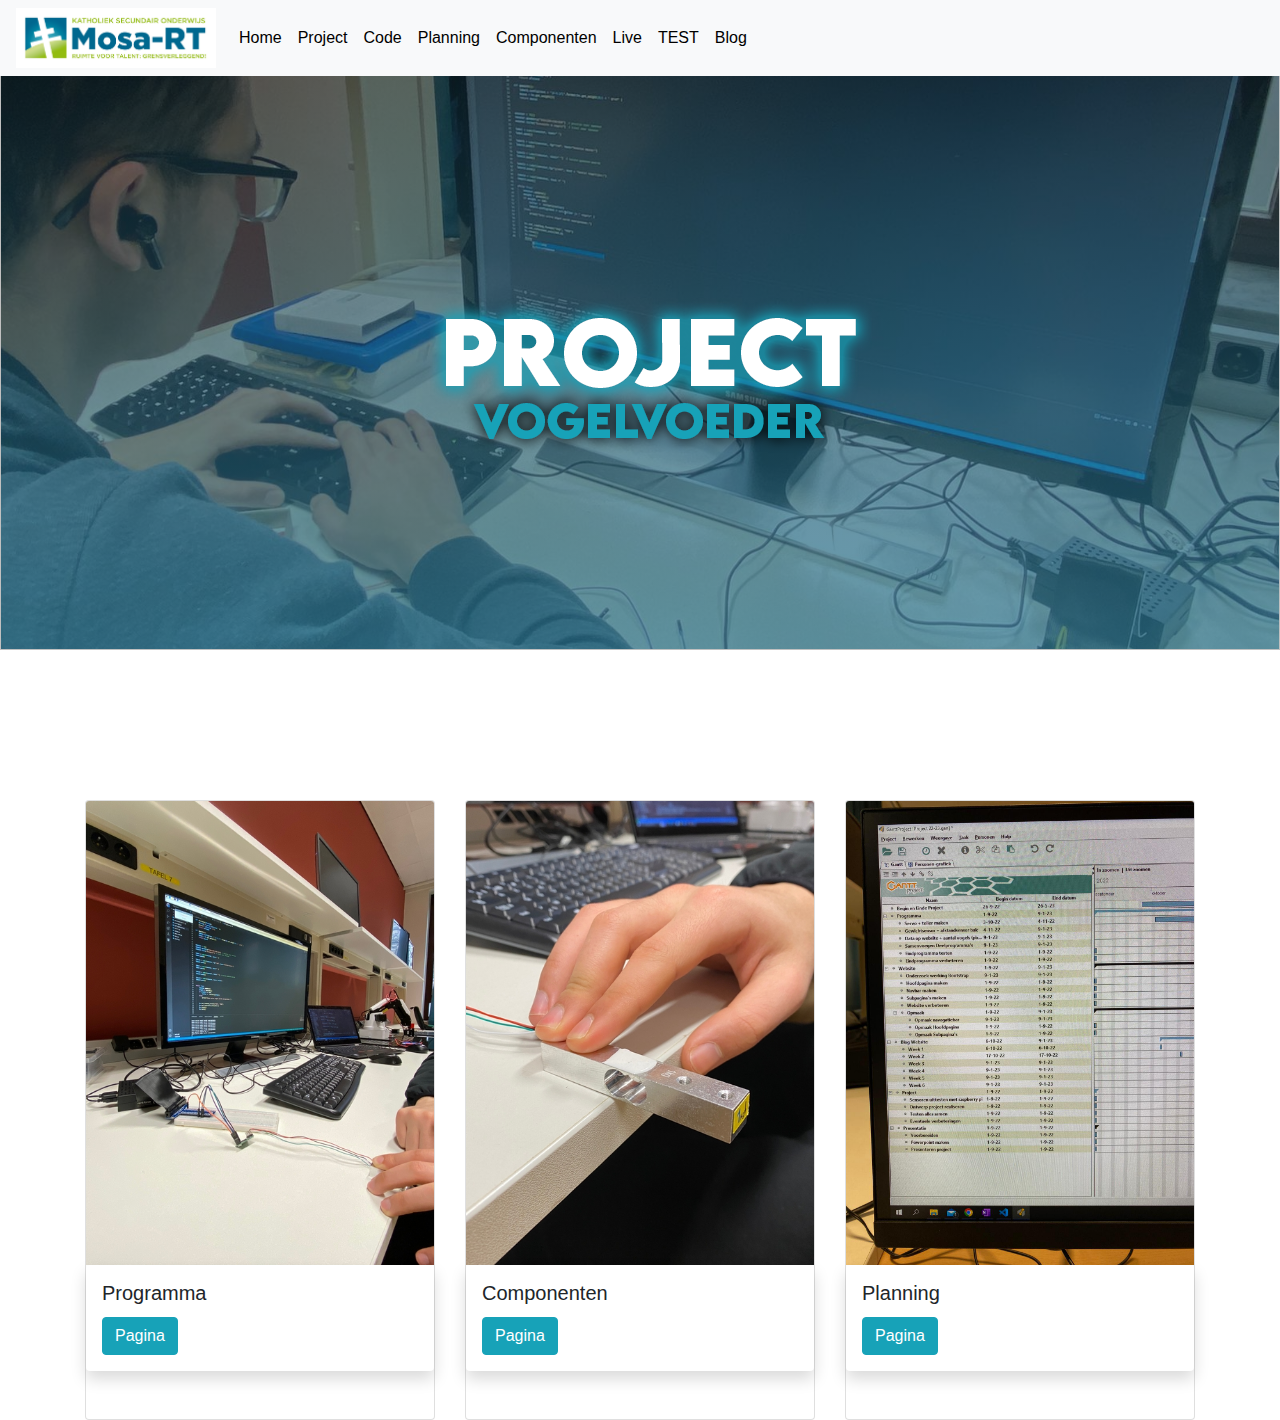
==== index.html @ 1b905e27 "u" ====
<!doctype html>
<html lang="nl">

<head>
    <meta charset=utf-8>
    <meta name="robots" content="all">
    <link rel="stylesheet" type="text/css" href="style.css">

    <meta charset="utf-8">
    <meta name="viewport" content="width=device-width, initial-scale=1">

    <link rel="stylesheet" href="https://cdn.jsdelivr.net/npm/bootstrap@4.3.1/dist/css/bootstrap.min.css"
        integrity="sha384-ggOyR0iXCbMQv3Xipma34MD+dH/1fQ784/j6cY/iJTQUOhcWr7x9JvoRxT2MZw1T" crossorigin="anonymous">

    <script src="https://cdn.jsdelivr.net/npm/bootstrap@5.3.0-alpha1/dist/js/bootstrap.bundle.min.js"
        integrity="sha384-w76AqPfDkMBDXo30jS1Sgez6pr3x5MlQ1ZAGC+nuZB+EYdgRZgiwxhTBTkF7CXvN"
        crossorigin="anonymous"></script>

    <link rel="stylesheet" href="main.css">
    <link rel="stylesheet" href="/CSS/pag_begin.css">

    <link rel="stylesheet" href="/Carousel/carousel.css">

    <script src="/Navbar/menu.js" type="text/javascript" defer></script>

    
</head>

<body>


    <menu></menu>

<!--BEGIN foto carousel-->

    <div class="carousel">
        <div class="carousel_inner">
            <div class="carousel_item carousel_item__active">
                <img src="" alt="" class="carousel_img img_code">
                <div class="carousel_caption">
                </div>
            </div>
            <div class="carousel_item">
                <img src="" alt="" class="carousel_img img_planning">
            </div>
            <div class="carousel_item">
                <img src="" alt="" class="carousel_img img_componenten">
            </div>
        </div>
    </div>

    <script src="/Carousel/carousel.js"></script>

<!--EINDE foto carousel-->

<!--Project tekst midden-->

        <div class="parent">
            <img class="image2" src="/Afbeeldingen/tekst.png" />
        </div>

<!--BEGIN foto cards-->

        <div class="container" style="margin-top: 150px;">
            <div class="card3">
                <div class="row g-3">
                    <div class="col-12 col-md-6 col-lg-4">
                        <div class="card">
                            <img src="/Afbeeldingen/card/foto1.jpeg" class="card-img-top" alt="">
                            <div class="shadow p-3 mb-5 bg-body-tertiary rounded">
                                <h5 class="card-title">Programma</h5>
                                <a href="Code.html" class="btn btn-info">Pagina</a>
                            </div>
                        </div>

                    </div>
                    <div class="col-12 col-md-6 col-lg-4">
                        <div class="card">
                            <img src="/Afbeeldingen/card/foto3.jpeg" class="card-img-top" alt="">
                            <div class="shadow p-3 mb-5 bg-body-tertiary rounded">
                                <h5 class="card-title">Componenten</h5>
                                <a href="Componenten.html" class="btn btn-info">Pagina</a>
                            </div>
                        </div>
                    </div>
                    <div class="col-12 col-md-6 col-lg-4">
                        <div class="card">
                            <img src="/Afbeeldingen/card/foto6.jpeg" class="card-img-top" alt="">
                            <div class="shadow p-3 mb-5 bg-body-tertiary rounded">
                                <h5 class="card-title">Planning</h5>
                                <a href="Planning.html" class="btn btn-info">Pagina</a>
                            </div>
                        </div>
                    </div>
                </div>
            </div>
        </div>

<!--EINDE foto cards-->

</body>
</html>
---- style.css ----
.card2{
display: flex;
justify-content: space-evenly;
padding-top: 150px;


}

.project {
    color: rgb(0, 0, 0);
    text-shadow: -1px -1px 0 #000, 1px -1px 0 #000, -1px 1px 0 #000, 1px 1px 0 #000;
    text-align: left;
    font-size: 60px;
    padding-top: 50px;
    padding-left: 10px;
  }


  .omschrijving {
    color: rgb(24, 164, 188);
    text-align: center;
    font-size: 40px;
    padding-top: 100px;
  }

  .text{
    margin-top: 80px;
    margin-left: 50px;

  }
  .text2{
    font-size: large; 
    margin-left: 50px; 
    width: 1000px;
  }

  


.card3{
 margin-top: 90px;
}


.parent {
  position: relative;
  top: 0;
  left: 0;
}


.weeg {
  position: absolute;
  width: 300px;
  height: auto;
  margin-top: 150px; 
  margin-left: 200px;  
  
  
}

.gp {
  position: absolute;
   width: 50px;
   height: auto;
   margin-top: 85px; 
   margin-left: 290px;
  
  
}

.rpi {
  position: absolute;
   width: 53px;
   height: auto;
   margin-top: 63px; 
   margin-left: 285px;
  
  
}

.py {
  position: absolute;
   width: 35px;
   height: auto;
   margin-top: 5px; 
  
  
}

.rpi_board {
  position: absolute;
  width: 300px;
  height: auto;
  margin-top: 150px; 
  
  
}

.massa{
  font-family: 'Franklin Gothic Medium', 'Arial Narrow', Arial, sans-serif;
  margin-left: 50px;
  font-size: 100px;
  text-align: center;


}

.vogels{
  font-family: 'Franklin Gothic Medium', 'Arial Narrow', Arial, sans-serif;
  font-size: 100px;
  margin-left: 50px;
  text-align: center;


}

.live{
  font-family: 'LEMON MILK';
  font-size: 100px;
  text-align: center;
  background-color: rgb(120, 166, 206);
  color: white;
  margin-top: 100px;
  
}
---- CSS/pag_begin.css ----
.image2 {
    position: absolute;
     top: 50%;
     left: 50%;
     width: 442px;
     height: 154px;
     margin-top: -350px; 
     margin-left: -210px; 
    
    
  }
  
  .img_componenten {
    background-image:
    linear-gradient(to bottom, rgba(0, 0, 0, 0.52), rgba(43, 117, 146, 0.73)),
    url('/Afbeeldingen/Sensor.jpg');
  
    position: relative;
    width: 100%;
    height: 850px;
    background-size: cover;
    margin-top: -200px;
  }
  
  .componenten_tekst {
    position: absolute;
     top: 50%;
     left: 50%;
     width: 542px;
     height: auto;
     margin-top: -50px; 
     margin-left: -270px; 
    
    
  }
  
  .img_code {
    background-image:
    linear-gradient(to bottom, rgba(0, 0, 0, 0.52), rgba(43, 117, 146, 0.73)),
    url('/Afbeeldingen/background.jpeg');
  
    position: relative;
    width: 100%;
    height: 800px;
    background-size: cover;
    margin-top: -150px;
   
  }
  
  .code_tekst {
    position: absolute;
     top: 50%;
     left: 50%;
     width: 450px;
     height: auto;
     margin-top: -90px; 
     margin-left: -240px; 
    
    
  }
  
  .img_project {
    background-image:
    linear-gradient(to bottom, rgba(0, 0, 0, 0.52), rgba(43, 117, 146, 0.73)),
    url('/Afbeeldingen/board.jpg');
  
    position: relative;
    width: 100%;
    height: 800px;
    background-size: cover;
    margin-top: -150px;
   
  }
  
  .project_tekst {
    position: absolute;
     top: 50%;
     left: 50%;
     width: 442px;
     height: 154px;
     margin-top: -50px; 
     margin-left: -210px; 
    
    
  }
  
  .img_planning {
    background-image:
    linear-gradient(to bottom, rgba(0, 0, 0, 0.52), rgba(43, 117, 146, 0.73)),
    url('/Afbeeldingen/planning.jpg');
  
    position: relative;
    width: 100%;
    height: 800px;
    background-size: cover;
    margin-top: -150px;
    
   
  }
  
  .planning_tekst {
    position: absolute;
     top: 50%;
     left: 50%;
     width: 500px;
     height: auto;
     margin-top: -50px; 
     margin-left: -245px;  
     
  }
---- Carousel/carousel.css ----
:root{
    font-family: "Raleway", sans-serif;
    font-size: 16px;
    font-weight: 400;
 }
 
 *{
    margin: 0;
    box-sizing: border-box;
 }
 
 /* carousel */
 .carousel_inner{
    width: 100%;
    overflow: hidden;
 }
 
 .carousel_inner::after{
    content: "";
    display: block;
    clear: both;
 }
 
 .carousel_item{
    position: relative;
    float: left;
    display: none;
    width: 100%;
    margin-right: -100%;
 }
 
 /* slide effect */
 .carousel_item__active,
 .carousel_item__pos_next{
    display: block;
 }
 
 .carousel_item__pos_next{
    left: 100%;
 }
 
 .carousel_item__next{
    transform: translateX(-100%);
    transition: transform .5s ease-in-out;
 }
 
 /* fade effect */
 .carousel__fade .carousel_item__pos_next{
    left: 0;
    opacity: 0;
 }
 
 .carousel__fade .carousel_item__next{
    transform: none;
    opacity: 1;
    transition: opacity .5s ease-in-out;
 }
 
 .carousel__fade .carousel_item__active.carousel_item__next{
    opacity: 0;
 }
 
 /* carousel */
 .carousel_img{
    display: block;
    width: 100%;
 }
 
 .carousel_caption{
    position: absolute;
    top: 0;
    left: 0;
    display: flex;
    flex-direction: column;
    justify-content: center;
    width: 100%;
    height: 100%;
    padding: 3rem 2.5rem;
    text-align: center;
    color: #fff;
    z-index: 1;
 }
 
 .carousel_title{
    font-family: "Montserrat", sans-serif;
    font-weight: 600;
 }
 
 .carousel_description{
    margin-top: .75rem;
    line-height: 150%;
 }
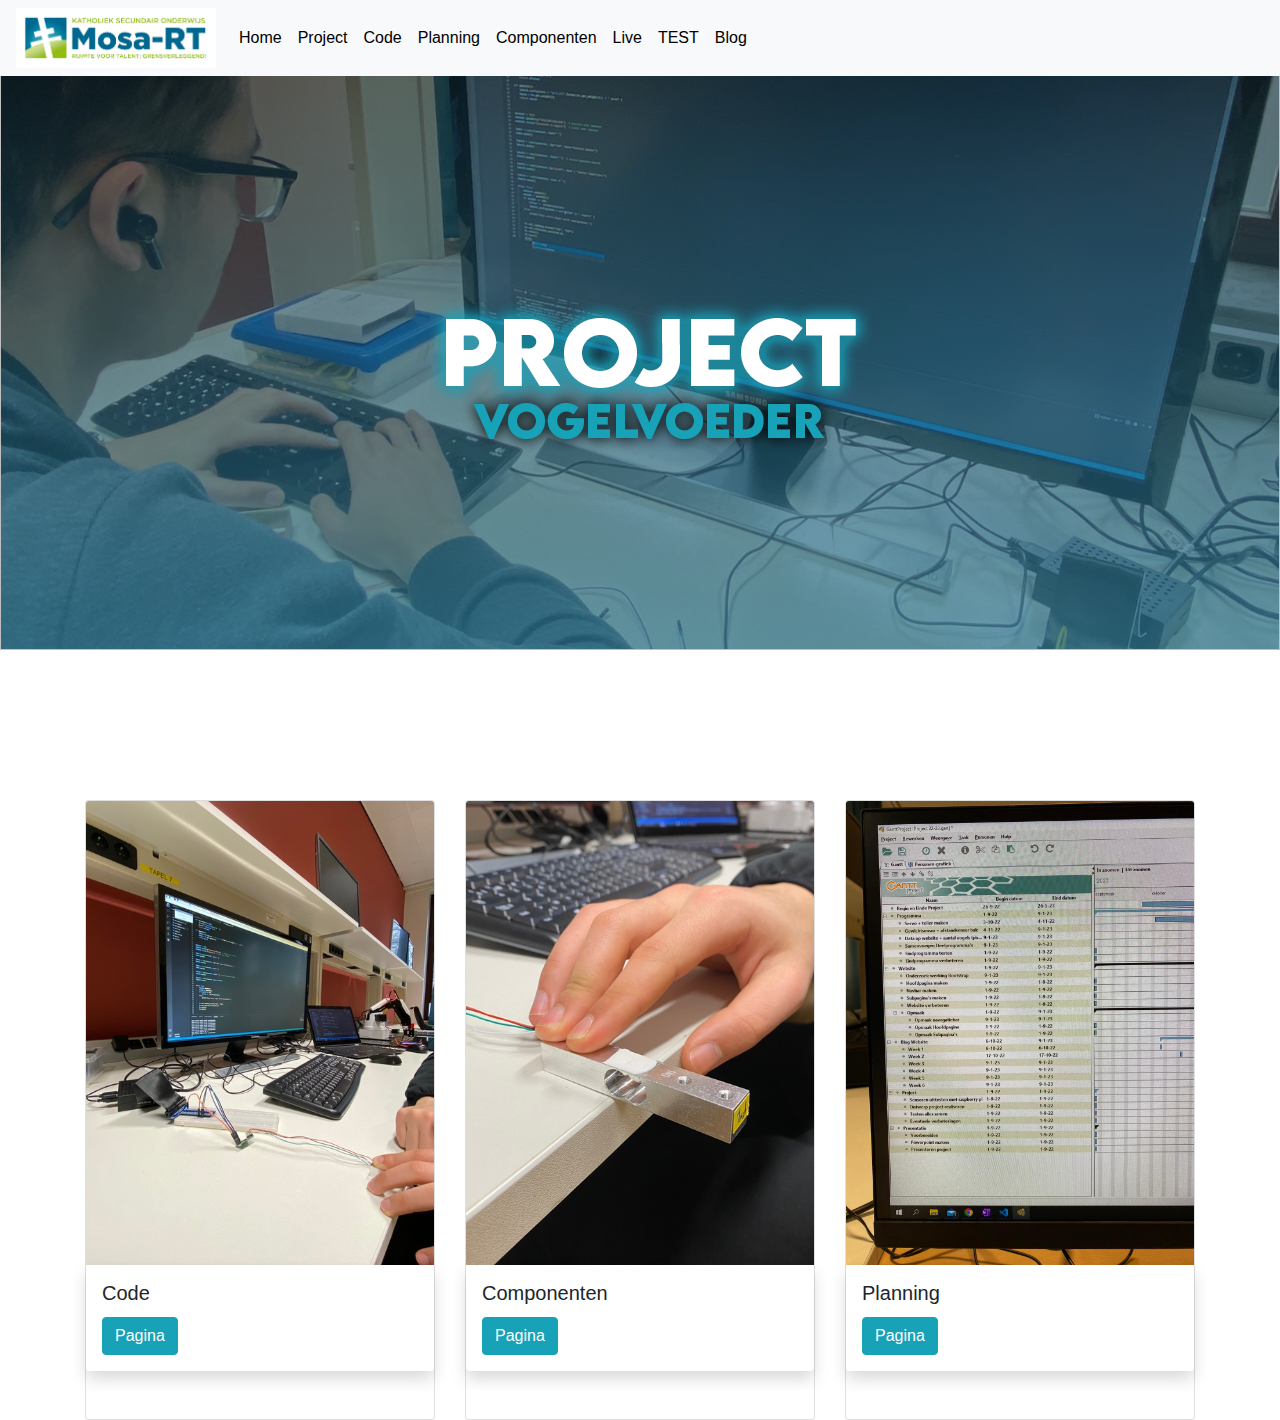
==== commit a6edc23d: "update" ====
--- a/index.html
+++ b/index.html
@@ -68,7 +68,7 @@
                         <div class="card">
                             <img src="/Afbeeldingen/card/foto1.jpeg" class="card-img-top" alt="">
                             <div class="shadow p-3 mb-5 bg-body-tertiary rounded">
-                                <h5 class="card-title">Programma</h5>
+                                <h5 class="card-title">Code</h5>
                                 <a href="Code.html" class="btn btn-info">Pagina</a>
                             </div>
                         </div>
--- a/style.css
+++ b/style.css
@@ -124,4 +124,14 @@
   color: white;
   margin-top: 100px;
   
+}
+
+.converter {
+  position: absolute;
+  width: 250px;
+  height: auto;
+  margin-top: 60px; 
+  margin-left: 650px;  
+  
+  
 }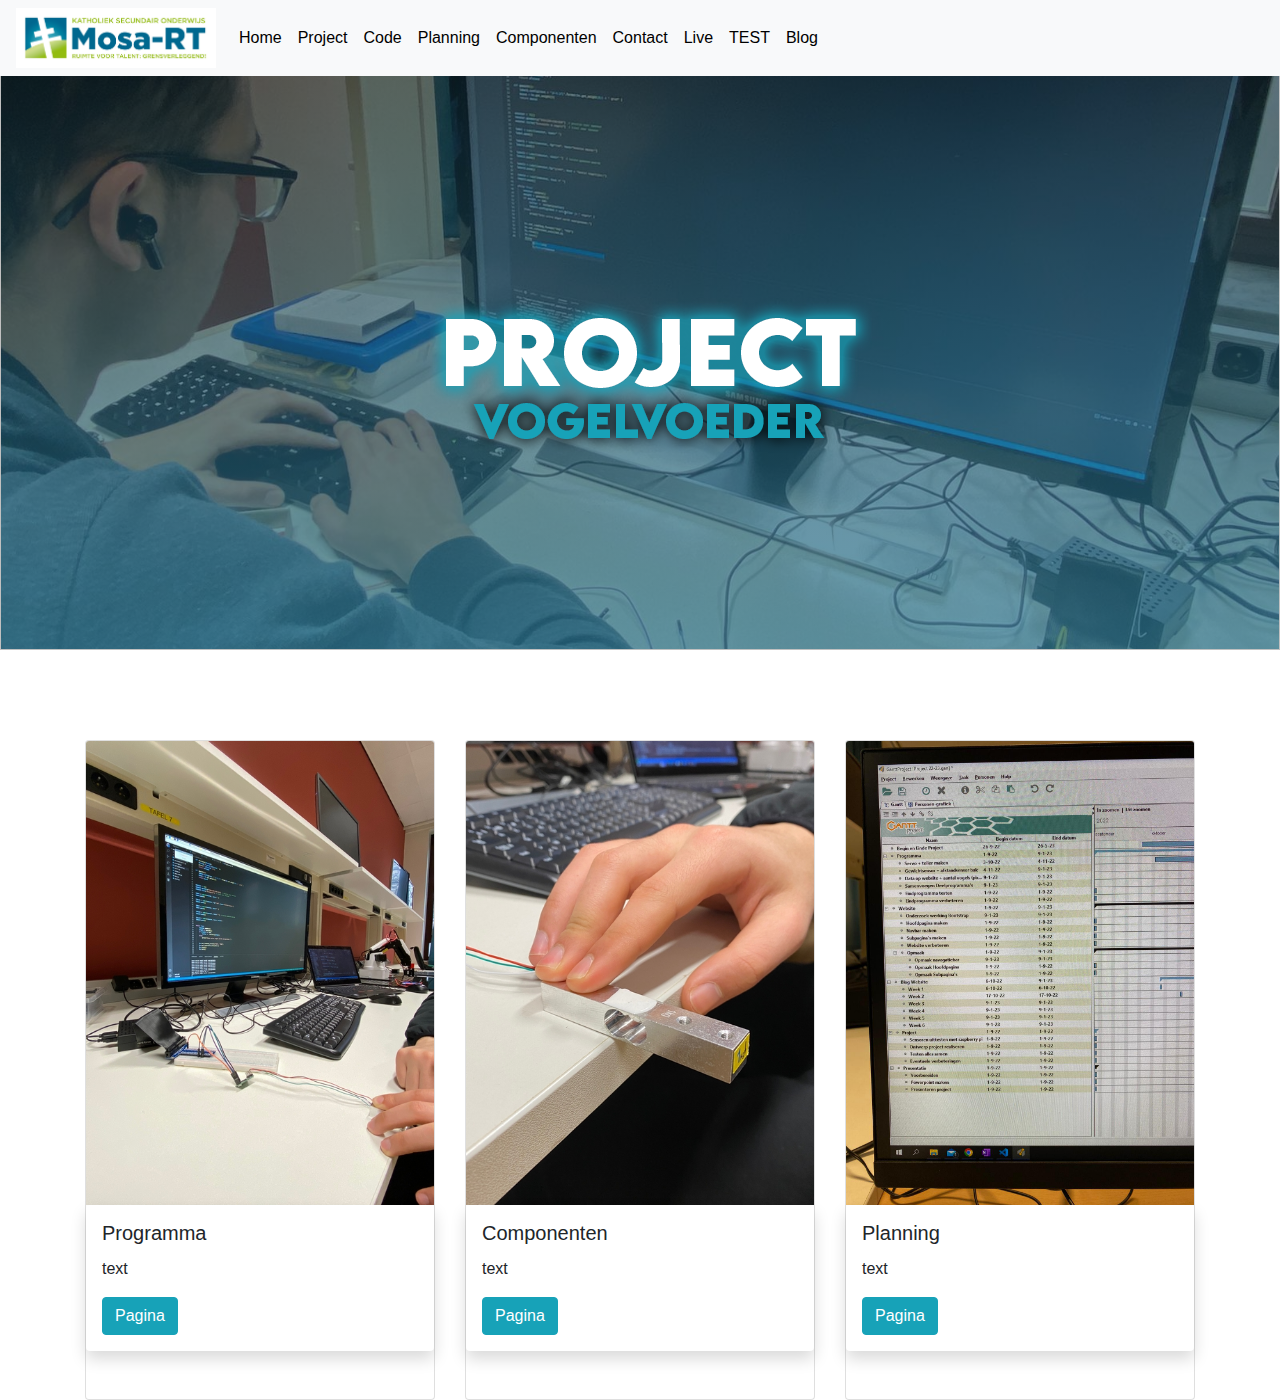
==== commit 799967d6: "u" ====
--- a/index.html
+++ b/index.html
@@ -5,6 +5,8 @@
     <meta charset=utf-8>
     <meta name="robots" content="all">
     <link rel="stylesheet" type="text/css" href="style.css">
+    <link rel="stylesheet" type="text/css" href="CSS/pag_begin.css">
+
 
     <meta charset="utf-8">
     <meta name="viewport" content="width=device-width, initial-scale=1">
@@ -17,9 +19,9 @@
         crossorigin="anonymous"></script>
 
     <link rel="stylesheet" href="main.css">
-    <link rel="stylesheet" href="/CSS/pag_begin.css">
+    <link rel="stylesheet" href="/Carousel/carousel.css">
+    <link rel="stylesheet" href="style.css">
 
-    <link rel="stylesheet" href="/Carousel/carousel.css">
 
     <script src="/Navbar/menu.js" type="text/javascript" defer></script>
 
@@ -36,20 +38,23 @@
     <div class="carousel">
         <div class="carousel_inner">
             <div class="carousel_item carousel_item__active">
-                <img src="" alt="" class="carousel_img img_code">
+                <img src="" alt="" class="img_code ">
                 <div class="carousel_caption">
                 </div>
+            </div>
+            <div class="carousel_item">
+                <img src="" alt="" class="carousel_img img_componenten">
             </div>
             <div class="carousel_item">
                 <img src="" alt="" class="carousel_img img_planning">
             </div>
             <div class="carousel_item">
-                <img src="" alt="" class="carousel_img img_componenten">
+                <img src="" alt="" class="carousel_img img_project">
             </div>
         </div>
     </div>
 
-    <script src="/Carousel/carousel.js"></script>
+    <script src="Carousel/carousel.js"></script>
 
 <!--EINDE foto carousel-->
 
@@ -61,14 +66,15 @@
 
 <!--BEGIN foto cards-->
 
-        <div class="container" style="margin-top: 150px;">
+        <div class="container">
             <div class="card3">
                 <div class="row g-3">
                     <div class="col-12 col-md-6 col-lg-4">
                         <div class="card">
                             <img src="/Afbeeldingen/card/foto1.jpeg" class="card-img-top" alt="">
                             <div class="shadow p-3 mb-5 bg-body-tertiary rounded">
-                                <h5 class="card-title">Code</h5>
+                                <h5 class="card-title">Programma</h5>
+                                <p class="card-text">text</p>
                                 <a href="Code.html" class="btn btn-info">Pagina</a>
                             </div>
                         </div>
@@ -79,6 +85,7 @@
                             <img src="/Afbeeldingen/card/foto3.jpeg" class="card-img-top" alt="">
                             <div class="shadow p-3 mb-5 bg-body-tertiary rounded">
                                 <h5 class="card-title">Componenten</h5>
+                                <p class="card-text">text</p>
                                 <a href="Componenten.html" class="btn btn-info">Pagina</a>
                             </div>
                         </div>
@@ -88,6 +95,7 @@
                             <img src="/Afbeeldingen/card/foto6.jpeg" class="card-img-top" alt="">
                             <div class="shadow p-3 mb-5 bg-body-tertiary rounded">
                                 <h5 class="card-title">Planning</h5>
+                                <p class="card-text">text</p>
                                 <a href="Planning.html" class="btn btn-info">Pagina</a>
                             </div>
                         </div>
@@ -98,5 +106,7 @@
 
 <!--EINDE foto cards-->
 
+
+
 </body>
 </html>--- a/style.css
+++ b/style.css
@@ -134,4 +134,16 @@
   margin-left: 650px;  
   
   
+}
+
+.image2 {
+  position: absolute;
+   top: 50%;
+   left: 50%;
+   width: 442px;
+   height: 154px;
+   margin-top: -350px; 
+   margin-left: -210px; 
+  
+  
 }--- a/style.css
+++ b/style.css
@@ -134,4 +134,16 @@
   margin-left: 650px;  
   
   
+}
+
+.image2 {
+  position: absolute;
+   top: 50%;
+   left: 50%;
+   width: 442px;
+   height: 154px;
+   margin-top: -350px; 
+   margin-left: -210px; 
+  
+  
 }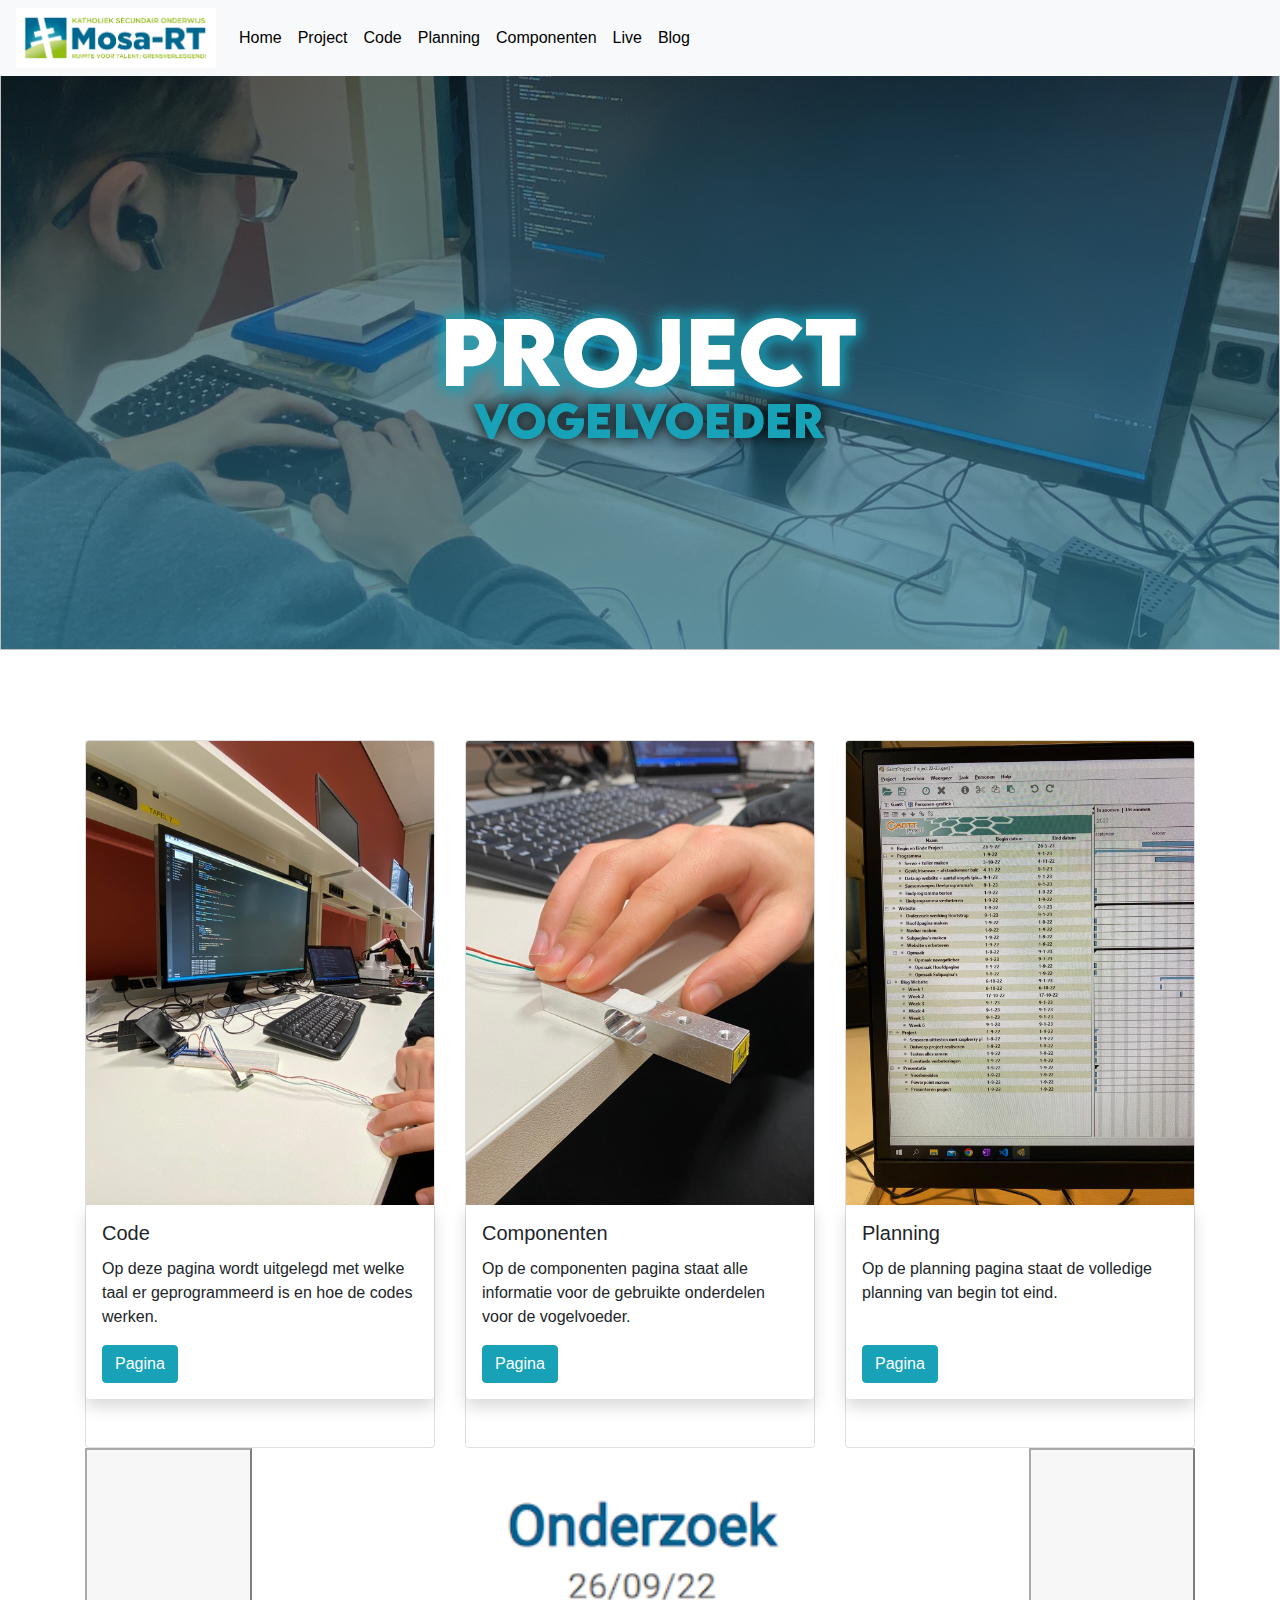
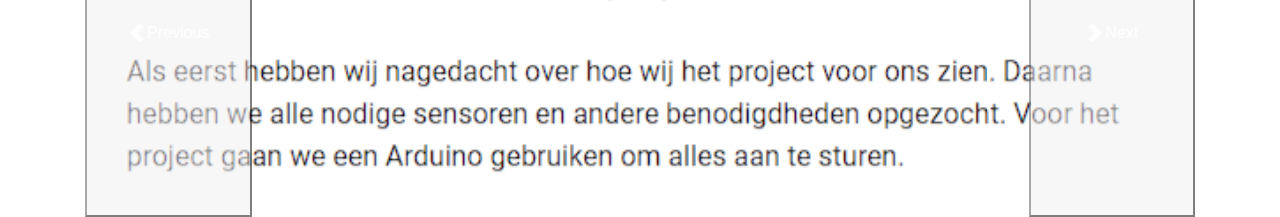
==== commit f180d719: "u" ====
--- a/index.html
+++ b/index.html
@@ -25,7 +25,7 @@
 
     <script src="/Navbar/menu.js" type="text/javascript" defer></script>
 
-    
+
 </head>
 
 <body>
@@ -33,7 +33,7 @@
 
     <menu></menu>
 
-<!--BEGIN foto carousel-->
+    <!--BEGIN foto carousel-->
 
     <div class="carousel">
         <div class="carousel_inner">
@@ -56,57 +56,106 @@
 
     <script src="Carousel/carousel.js"></script>
 
-<!--EINDE foto carousel-->
+    <!--EINDE foto carousel-->
 
-<!--Project tekst midden-->
+    <!--Project tekst midden-->
 
-        <div class="parent">
-            <img class="image2" src="/Afbeeldingen/tekst.png" />
-        </div>
+    <div class="parent">
+        <img class="image2" src="/Afbeeldingen/tekst.png" />
+    </div>
 
-<!--BEGIN foto cards-->
+    <!--BEGIN foto cards-->
 
-        <div class="container">
-            <div class="card3">
-                <div class="row g-3">
-                    <div class="col-12 col-md-6 col-lg-4">
-                        <div class="card">
-                            <img src="/Afbeeldingen/card/foto1.jpeg" class="card-img-top" alt="">
-                            <div class="shadow p-3 mb-5 bg-body-tertiary rounded">
-                                <h5 class="card-title">Programma</h5>
-                                <p class="card-text">text</p>
-                                <a href="Code.html" class="btn btn-info">Pagina</a>
-                            </div>
-                        </div>
-
-                    </div>
-                    <div class="col-12 col-md-6 col-lg-4">
-                        <div class="card">
-                            <img src="/Afbeeldingen/card/foto3.jpeg" class="card-img-top" alt="">
-                            <div class="shadow p-3 mb-5 bg-body-tertiary rounded">
-                                <h5 class="card-title">Componenten</h5>
-                                <p class="card-text">text</p>
-                                <a href="Componenten.html" class="btn btn-info">Pagina</a>
-                            </div>
+    <div class="container">
+        <div class="card3">
+            <div class="row g-3">
+                <div class="col-12 col-md-6 col-lg-4">
+                    <div class="card">
+                        <img src="/Afbeeldingen/card/foto1.jpeg" class="card-img-top" alt="">
+                        <div class="shadow p-3 mb-5 bg-body-tertiary rounded">
+                            <h5 class="card-title">Code</h5>
+                            <p class="card-text">Op deze pagina wordt uitgelegd met welke taal er geprogrammeerd is en
+                                hoe de codes werken.</p>
+                            <a href="Code.html" class="btn btn-info">Pagina</a>
                         </div>
                     </div>
-                    <div class="col-12 col-md-6 col-lg-4">
-                        <div class="card">
-                            <img src="/Afbeeldingen/card/foto6.jpeg" class="card-img-top" alt="">
-                            <div class="shadow p-3 mb-5 bg-body-tertiary rounded">
-                                <h5 class="card-title">Planning</h5>
-                                <p class="card-text">text</p>
-                                <a href="Planning.html" class="btn btn-info">Pagina</a>
-                            </div>
+
+                </div>
+                <div class="col-12 col-md-6 col-lg-4">
+                    <div class="card">
+                        <img src="/Afbeeldingen/card/foto3.jpeg" class="card-img-top" alt="">
+                        <div class="shadow p-3 mb-5 bg-body-tertiary rounded">
+                            <h5 class="card-title">Componenten</h5>
+                            <p class="card-text">Op de componenten pagina staat alle informatie voor de gebruikte
+                                onderdelen voor de vogelvoeder.</p>
+                            <a href="Componenten.html" class="btn btn-info">Pagina</a>
+                        </div>
+                    </div>
+                </div>
+                <div class="col-12 col-md-6 col-lg-4">
+                    <div class="card">
+                        <img src="/Afbeeldingen/card/foto6.jpeg" class="card-img-top" alt="">
+                        <div class="shadow p-3 mb-5 bg-body-tertiary rounded">
+                            <h5 class="card-title">Planning</h5>
+                            <p class="card-text">Op de planning pagina staat de volledige planning van begin tot eind.
+                                <br><br>
+                            </p>
+                            <a href="Planning.html" class="btn btn-info">Pagina</a>
                         </div>
                     </div>
                 </div>
             </div>
         </div>
+    </div>
 
-<!--EINDE foto cards-->
+    <!--EINDE foto cards-->
+    <div class="container">
+
+
+
+
+        <div id="carouselExampleControls" class="carousel slide" data-bs-ride="carousel">
+            <div class="carousel-inner">
+                <div class="carousel-item active">
+                    <img src="/Afbeeldingen/blog/1.PNG" class="d-block w-100" alt="...">
+                </div>
+                <div class="carousel-item">
+                    <img src="/Afbeeldingen/blog/2.PNG" class="d-block w-100" alt="...">
+                </div>
+                <div class="carousel-item">
+                    <img src="/Afbeeldingen/blog/3.PNG" class="d-block w-100" alt="...">
+                </div>
+                <div class="carousel-item">
+                    <img src="/Afbeeldingen/blog/4.PNG" class="d-block w-100" alt="...">
+                </div>
+                <div class="carousel-item">
+                    <img src="/Afbeeldingen/blog/5.PNG" class="d-block w-100" alt="...">
+                </div>
+                <div class="carousel-item">
+                    <img src="/Afbeeldingen/blog/6.PNG" class="d-block w-100" alt="...">
+                </div>
+                <div class="carousel-item">
+                    <img src="/Afbeeldingen/blog/7.PNG" class="d-block w-100" alt="...">
+                </div>
+                <div class="carousel-item">
+                    <img src="/Afbeeldingen/blog/8.PNG" class="d-block w-100" alt="...">
+                </div>
+            </div>
+            <button class="carousel-control-prev" type="button" data-bs-target="#carouselExampleControls"
+                data-bs-slide="prev">
+                <span class="carousel-control-prev-icon" aria-hidden="true"></span>
+                <span class="visually-hidden">Previous</span>
+            </button>
+            <button class="carousel-control-next" type="button" data-bs-target="#carouselExampleControls"
+                data-bs-slide="next">
+                <span class="carousel-control-next-icon" aria-hidden="true"></span>
+                <span class="visually-hidden">Next</span>
+            </button>
+        </div>
+    </div>
 
 
 
 </body>
+
 </html>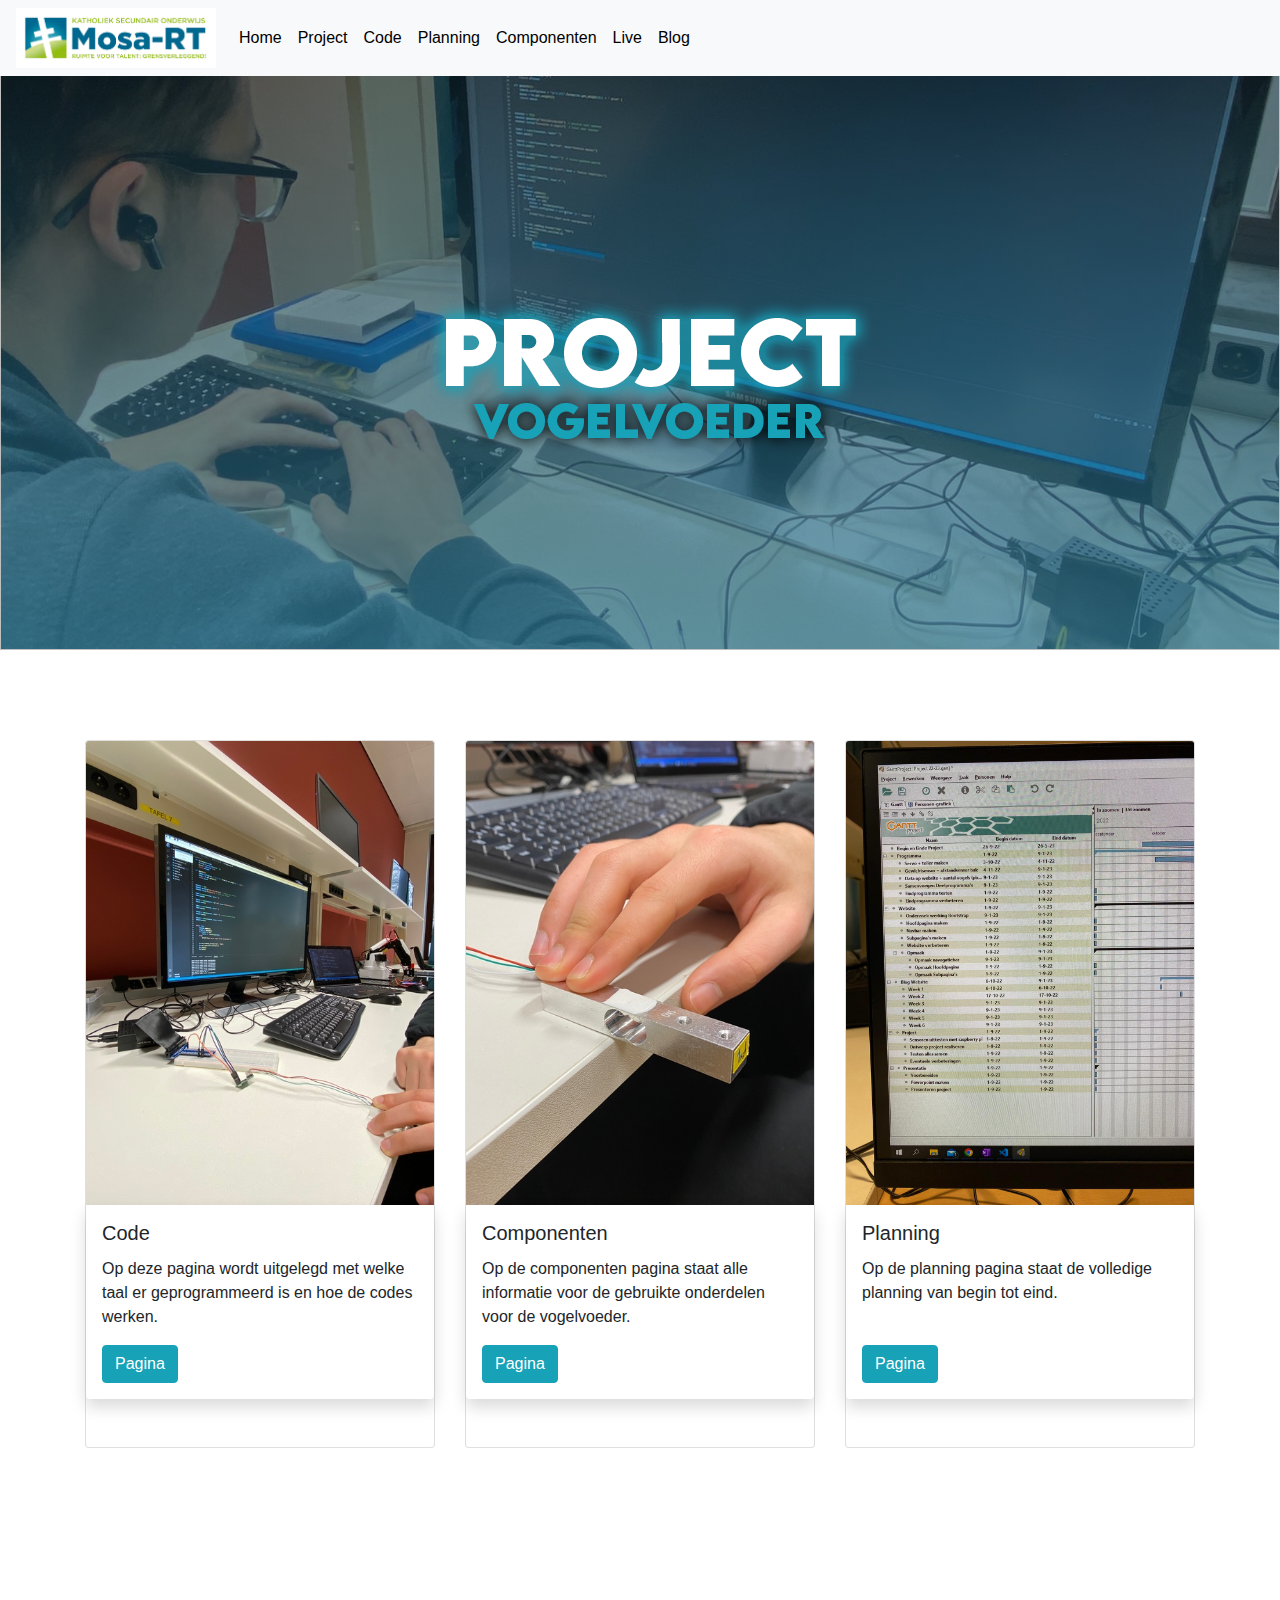
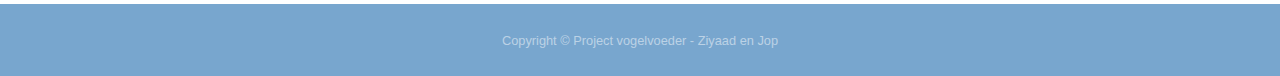
==== commit e2a75e5a: "updt" ====
--- a/index.html
+++ b/index.html
@@ -112,50 +112,29 @@
     <div class="container">
 
 
-
-
-        <div id="carouselExampleControls" class="carousel slide" data-bs-ride="carousel">
-            <div class="carousel-inner">
-                <div class="carousel-item active">
-                    <img src="/Afbeeldingen/blog/1.PNG" class="d-block w-100" alt="...">
-                </div>
-                <div class="carousel-item">
-                    <img src="/Afbeeldingen/blog/2.PNG" class="d-block w-100" alt="...">
-                </div>
-                <div class="carousel-item">
-                    <img src="/Afbeeldingen/blog/3.PNG" class="d-block w-100" alt="...">
-                </div>
-                <div class="carousel-item">
-                    <img src="/Afbeeldingen/blog/4.PNG" class="d-block w-100" alt="...">
-                </div>
-                <div class="carousel-item">
-                    <img src="/Afbeeldingen/blog/5.PNG" class="d-block w-100" alt="...">
-                </div>
-                <div class="carousel-item">
-                    <img src="/Afbeeldingen/blog/6.PNG" class="d-block w-100" alt="...">
-                </div>
-                <div class="carousel-item">
-                    <img src="/Afbeeldingen/blog/7.PNG" class="d-block w-100" alt="...">
-                </div>
-                <div class="carousel-item">
-                    <img src="/Afbeeldingen/blog/8.PNG" class="d-block w-100" alt="...">
-                </div>
-            </div>
-            <button class="carousel-control-prev" type="button" data-bs-target="#carouselExampleControls"
-                data-bs-slide="prev">
-                <span class="carousel-control-prev-icon" aria-hidden="true"></span>
-                <span class="visually-hidden">Previous</span>
-            </button>
-            <button class="carousel-control-next" type="button" data-bs-target="#carouselExampleControls"
-                data-bs-slide="next">
-                <span class="carousel-control-next-icon" aria-hidden="true"></span>
-                <span class="visually-hidden">Next</span>
-            </button>
-        </div>
     </div>
 
 
 
 </body>
 
+<body class="d-flex flex-column">
+    <div id="page-content">
+        <div class="container text-center">
+            <div class="row justify-content-center">
+                <div class="col-md-7">
+                    <h1 class="fw-light mt-4 text-white">Sticky Footer using Flexbox</h1>
+                    <p class="lead text-white-50">Use just two Bootstrap utility classes and three custom CSS rules and
+                        you will have a flexbox enabled sticky footer for your website!</p>
+                </div>
+            </div>
+        </div>
+    </div>
+    <footer id="sticky-footer" class="flex-shrink-0 py-4 text-white-50" style="background-color: rgb(120, 166, 206);">
+        <div class="container text-center">
+            <small>Copyright &copy; Project vogelvoeder - Ziyaad en Jop</small>
+        </div>
+    </footer>
+</body>
+
 </html>--- a/style.css
+++ b/style.css
@@ -26,12 +26,10 @@
 
   .text{
     margin-top: 80px;
-    margin-left: 50px;
 
   }
   .text2{
     font-size: large; 
-    margin-left: 50px; 
     width: 1000px;
   }
 
@@ -64,8 +62,8 @@
   position: absolute;
    width: 50px;
    height: auto;
-   margin-top: 85px; 
-   margin-left: 290px;
+   margin-top: 5px; 
+   margin-left: 250px;
   
   
 }
@@ -75,7 +73,7 @@
    width: 53px;
    height: auto;
    margin-top: 63px; 
-   margin-left: 285px;
+   margin-left: 230px;
   
   
 }
--- a/style.css
+++ b/style.css
@@ -26,12 +26,10 @@
 
   .text{
     margin-top: 80px;
-    margin-left: 50px;
 
   }
   .text2{
     font-size: large; 
-    margin-left: 50px; 
     width: 1000px;
   }
 
@@ -64,8 +62,8 @@
   position: absolute;
    width: 50px;
    height: auto;
-   margin-top: 85px; 
-   margin-left: 290px;
+   margin-top: 5px; 
+   margin-left: 250px;
   
   
 }
@@ -75,7 +73,7 @@
    width: 53px;
    height: auto;
    margin-top: 63px; 
-   margin-left: 285px;
+   margin-left: 230px;
   
   
 }
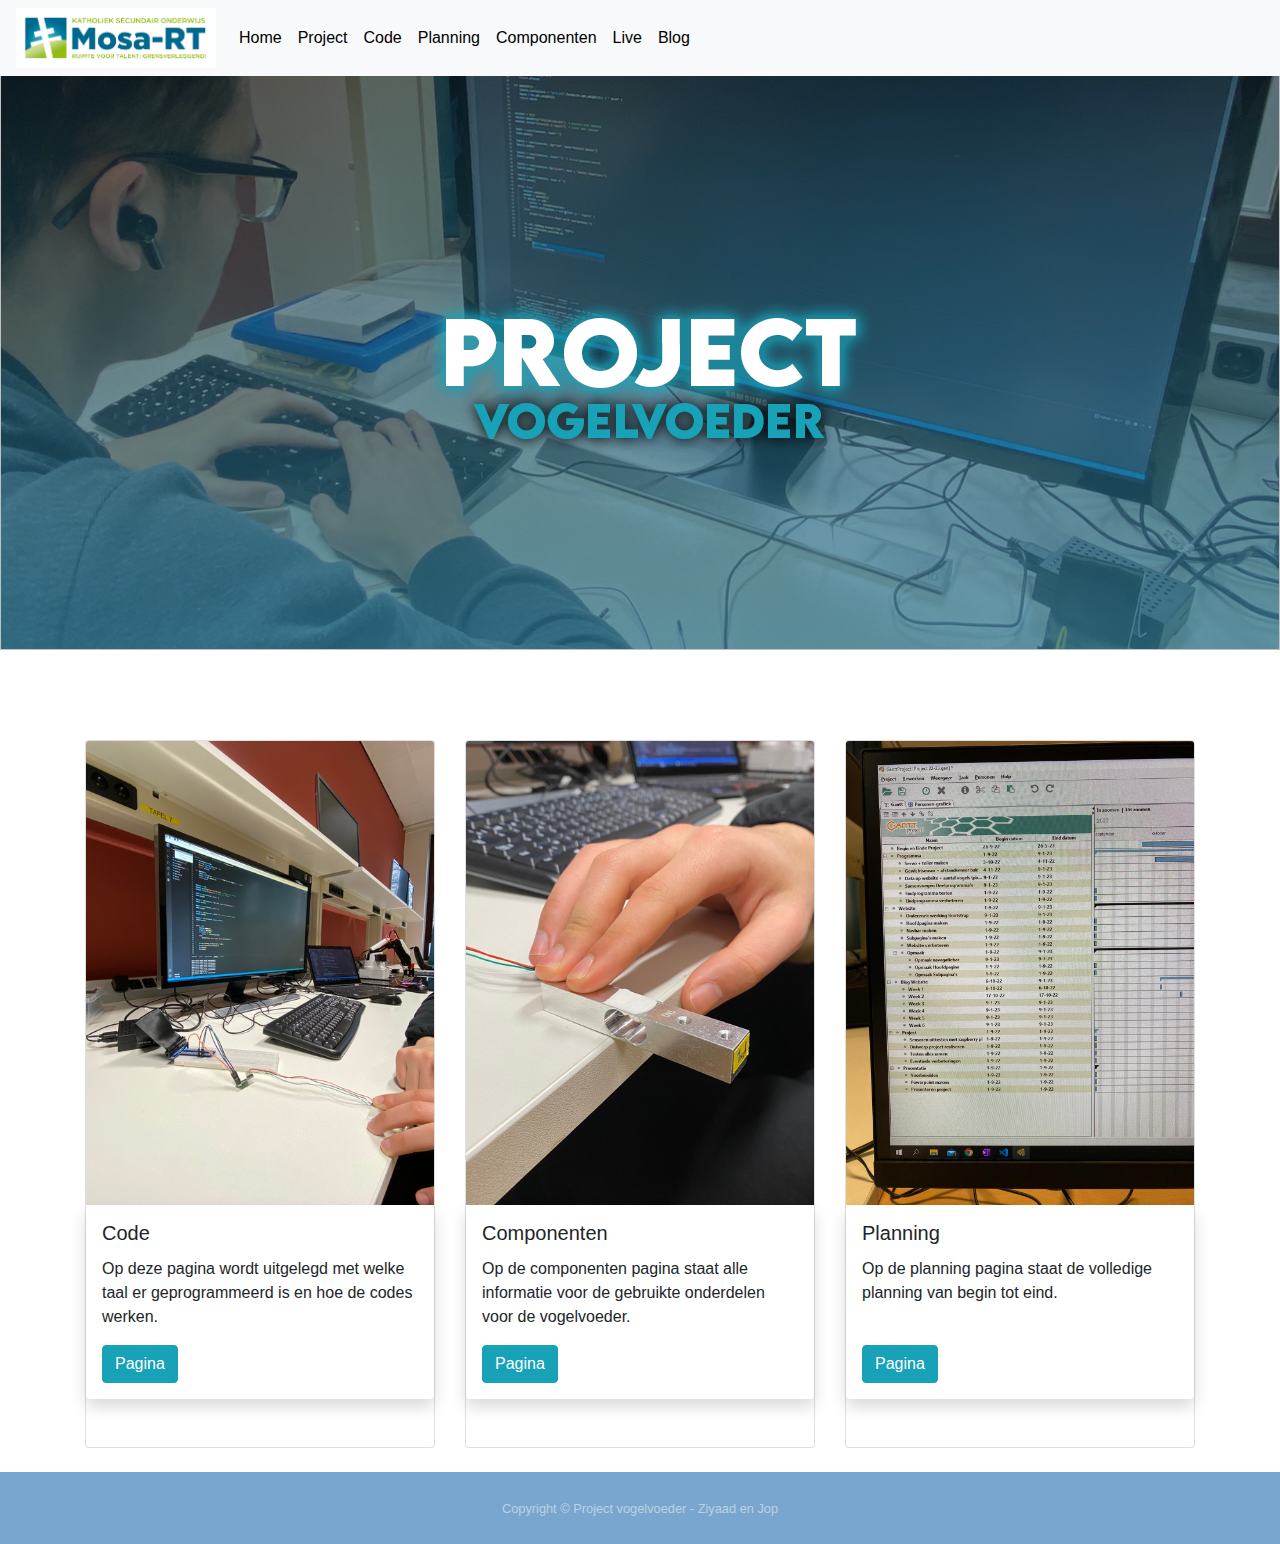
==== commit 2a3ca141: "s" ====
--- a/index.html
+++ b/index.html
@@ -123,18 +123,16 @@
         <div class="container text-center">
             <div class="row justify-content-center">
                 <div class="col-md-7">
-                    <h1 class="fw-light mt-4 text-white">Sticky Footer using Flexbox</h1>
-                    <p class="lead text-white-50">Use just two Bootstrap utility classes and three custom CSS rules and
-                        you will have a flexbox enabled sticky footer for your website!</p>
+                    <h1 class="fw-light mt-4 text-white"></h1>
                 </div>
             </div>
         </div>
-    </div>
-    <footer id="sticky-footer" class="flex-shrink-0 py-4 text-white-50" style="background-color: rgb(120, 166, 206);">
-        <div class="container text-center">
-            <small>Copyright &copy; Project vogelvoeder - Ziyaad en Jop</small>
-        </div>
-    </footer>
+        <footer id="sticky-footer" class="flex-shrink-0 py-4 text-white-50"
+            style="background-color: rgb(120, 166, 206);">
+            <div class="container text-center">
+                <small>Copyright &copy; Project vogelvoeder - Ziyaad en Jop</small>
+            </div>
+        </footer>
 </body>
 
 </html>--- a/style.css
+++ b/style.css
@@ -62,8 +62,8 @@
   position: absolute;
    width: 50px;
    height: auto;
-   margin-top: 5px; 
-   margin-left: 250px;
+   margin-top: 85px; 
+   margin-left: 240px;
   
   
 }
@@ -144,4 +144,6 @@
    margin-left: -210px; 
   
   
-}+}
+
+
--- a/style.css
+++ b/style.css
@@ -62,8 +62,8 @@
   position: absolute;
    width: 50px;
    height: auto;
-   margin-top: 5px; 
-   margin-left: 250px;
+   margin-top: 85px; 
+   margin-left: 240px;
   
   
 }
@@ -144,4 +144,6 @@
    margin-left: -210px; 
   
   
-}+}
+
+
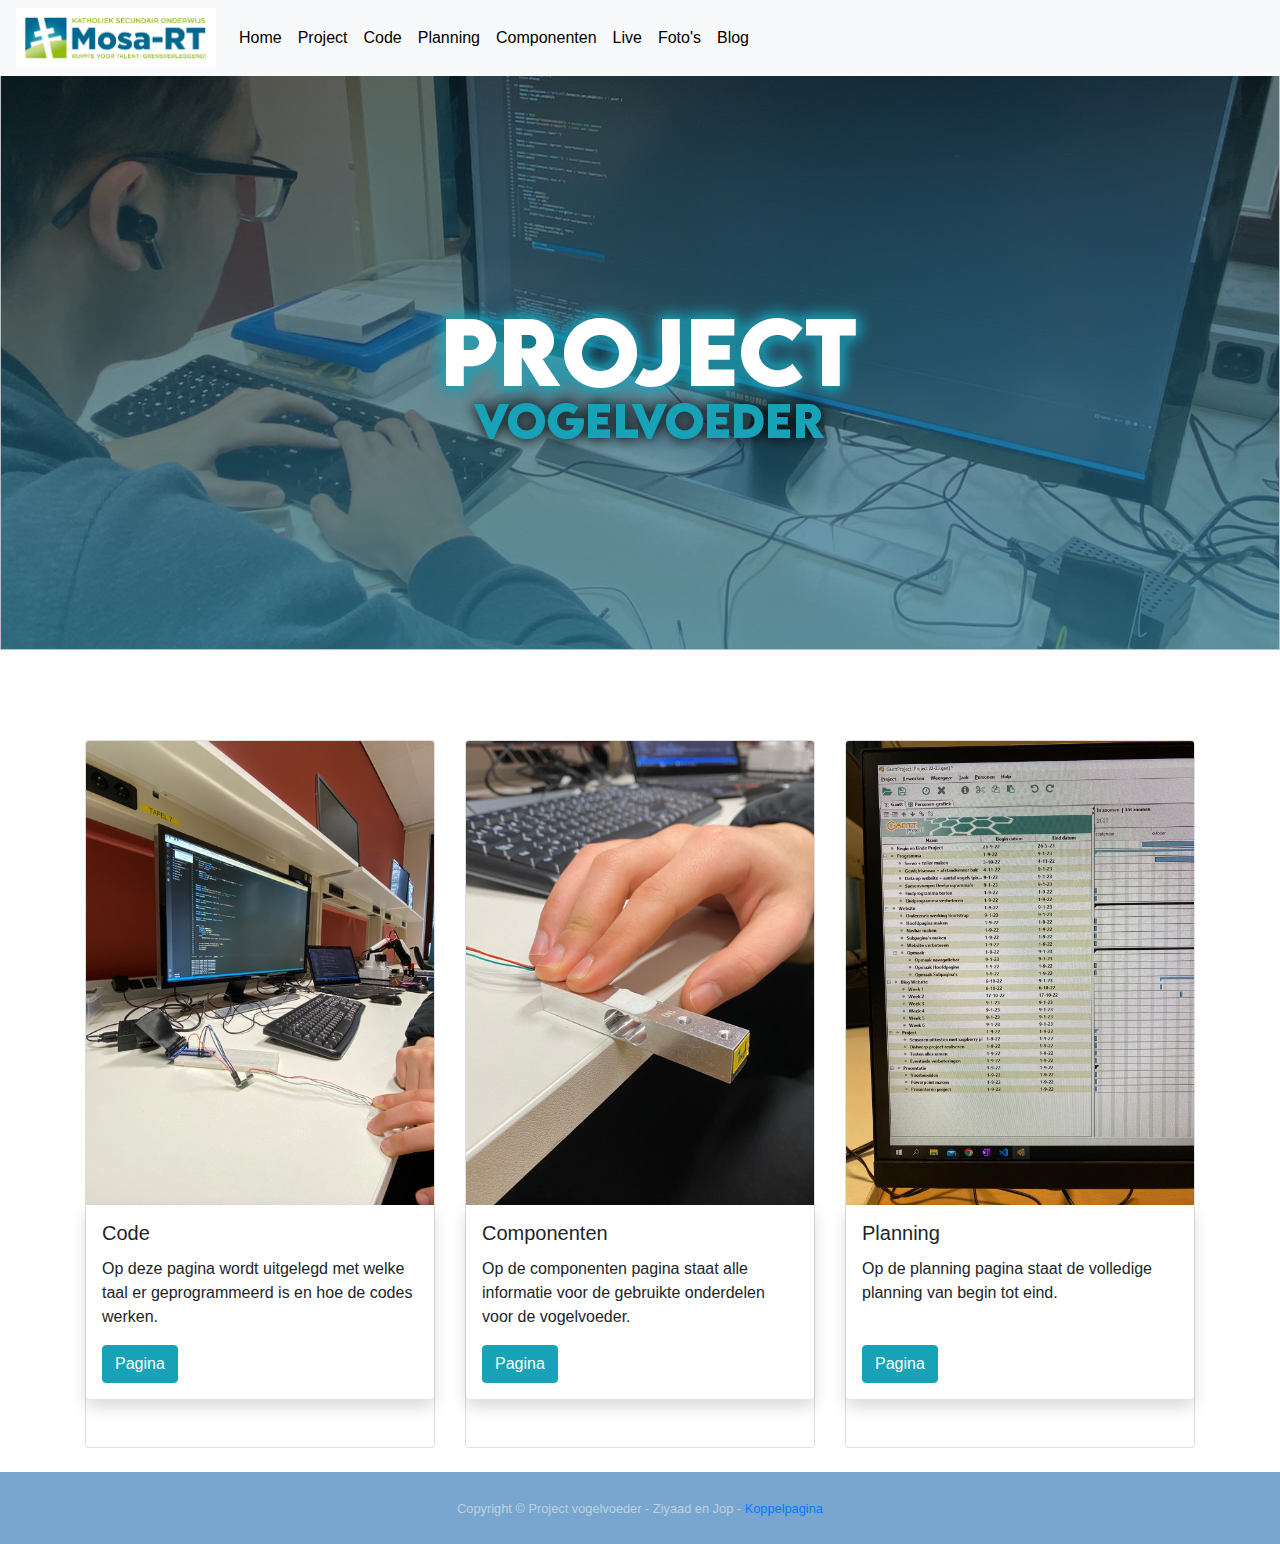
==== commit d2837a30: "up" ====
--- a/index.html
+++ b/index.html
@@ -130,8 +130,10 @@
         <footer id="sticky-footer" class="flex-shrink-0 py-4 text-white-50"
             style="background-color: rgb(120, 166, 206);">
             <div class="container text-center">
-                <small>Copyright &copy; Project vogelvoeder - Ziyaad en Jop</small>
+                <small>Copyright &copy; Project vogelvoeder - Ziyaad en Jop - <a href="https://mosa-vop-koppelpagina.netlify.app/">Koppelpagina</a></small>
+
             </div>
+
         </footer>
 </body>
 
--- a/style.css
+++ b/style.css
@@ -146,4 +146,68 @@
   
 }
 
-
+.bstrp {
+  position: absolute;
+   width: 35px;
+   height: auto;
+   margin-top: 74px; 
+   margin-left: 150px;
+  
+  
+}
+
+.box{
+  width: 550px;
+  margin: 0 55px;
+  box-shadow: 0 0 20px 2px rgba(0, 0, 0, .1);
+  transition: 1s;
+
+}
+.box img{
+  display: block;
+  width:150%;
+  border-radius: 5px;
+}
+
+
+.box:hover{
+  transform: scale(1.3);
+  z-index: 2;
+}
+
+.foto1{
+  width: 95%;
+  padding: 20px;
+  margin-top: 100px;
+  display: flex;
+  flex-direction: row;
+  justify-content: center;
+}
+
+.foto2{
+  width: 95%;
+  padding: 20px;
+  margin-top: 10px;
+  display: flex;
+  flex-direction: row;
+  justify-content: center;
+}
+
+.rec{
+  position: absolute;
+   width: 80px;
+   margin-top: 105px;
+   margin-left: -15px;
+
+}
+
+.zoom {
+  padding: 30px;
+  transition: transform .2s; /* Animation */
+  width: 200px;
+  margin: 0 auto;
+}
+
+.zoom:hover {
+  transform: scale(1.8); /* (150% zoom - Note: if the zoom is too large, it will go outside of the viewport) */
+}
--- a/style.css
+++ b/style.css
@@ -146,4 +146,68 @@
   
 }
 
-
+.bstrp {
+  position: absolute;
+   width: 35px;
+   height: auto;
+   margin-top: 74px; 
+   margin-left: 150px;
+  
+  
+}
+
+.box{
+  width: 550px;
+  margin: 0 55px;
+  box-shadow: 0 0 20px 2px rgba(0, 0, 0, .1);
+  transition: 1s;
+
+}
+.box img{
+  display: block;
+  width:150%;
+  border-radius: 5px;
+}
+
+
+.box:hover{
+  transform: scale(1.3);
+  z-index: 2;
+}
+
+.foto1{
+  width: 95%;
+  padding: 20px;
+  margin-top: 100px;
+  display: flex;
+  flex-direction: row;
+  justify-content: center;
+}
+
+.foto2{
+  width: 95%;
+  padding: 20px;
+  margin-top: 10px;
+  display: flex;
+  flex-direction: row;
+  justify-content: center;
+}
+
+.rec{
+  position: absolute;
+   width: 80px;
+   margin-top: 105px;
+   margin-left: -15px;
+
+}
+
+.zoom {
+  padding: 30px;
+  transition: transform .2s; /* Animation */
+  width: 200px;
+  margin: 0 auto;
+}
+
+.zoom:hover {
+  transform: scale(1.8); /* (150% zoom - Note: if the zoom is too large, it will go outside of the viewport) */
+}
